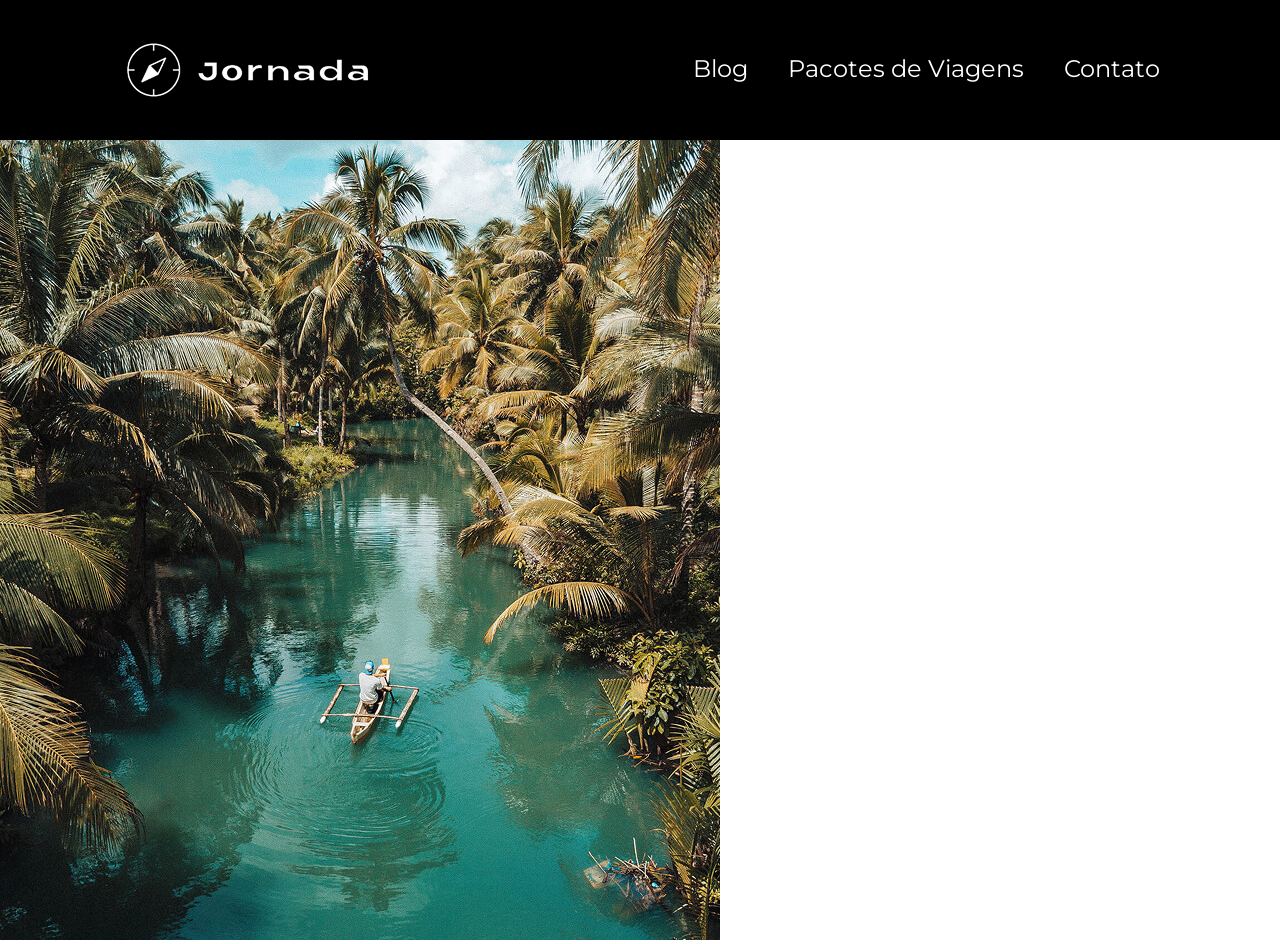
==== jornada-viagens/index.html @ 7f97c91e "Inicia estrutura do HERO" ====
<!doctype html>
<html lang="pt-BR">
  <head>
    <meta charset="UTF-8" />
    <meta name="viewport" content="width=device-width, initial-scale=1.0" />
    <link rel="stylesheet" href="CSS/style.css" />
    <title>Jornada Viagens</title>
  </head>
  <body>
    <header>
      <a class="logo" href="index.html">
        <title>Voltar para a página inicial</title>
        <img
          class="img-mobile"
          src="img/bussola-branca.png"
          alt="Logo do site Jornada Viagens na cor branca"
        />
        <img
          class="img-desktop"
          src="img/bussola-texto-jornada-branca.png"
          alt="Logo do site Jornada Viagens na cor branca"
        />
      </a>
      <div class="navigation-menu">
        <label for="menu">
          <img src="img/menu.png" alt="Menu" />
        </label>
        <input type="checkbox" name="" id="menu" hidden />
        <nav>
          <ul class="list-link">
            <li>
              <a href="blog.html" target="_blank" title="Acessar Blog">Blog</a>
            </li>
            <li>
              <a
                href="pacotes.html"
                target="_blank"
                title="Acessar Pacotes de Viagens"
                >Pacotes de Viagens</a
              >
            </li>
            <li>
              <a href="contato.html" target="_blank" title="Acessar Contato"
                >Contato</a
              >
            </li>
          </ul>
        </nav>
      </div>
    </header>
    <section class="hero">
      <img src="img/hero-mobile.jpg" alt="">
    </section>
  </body>
</html>
---- jornada-viagens/CSS/style.css ----
@import url(global.css);
@import url(header.css);
@import url(hero.css);
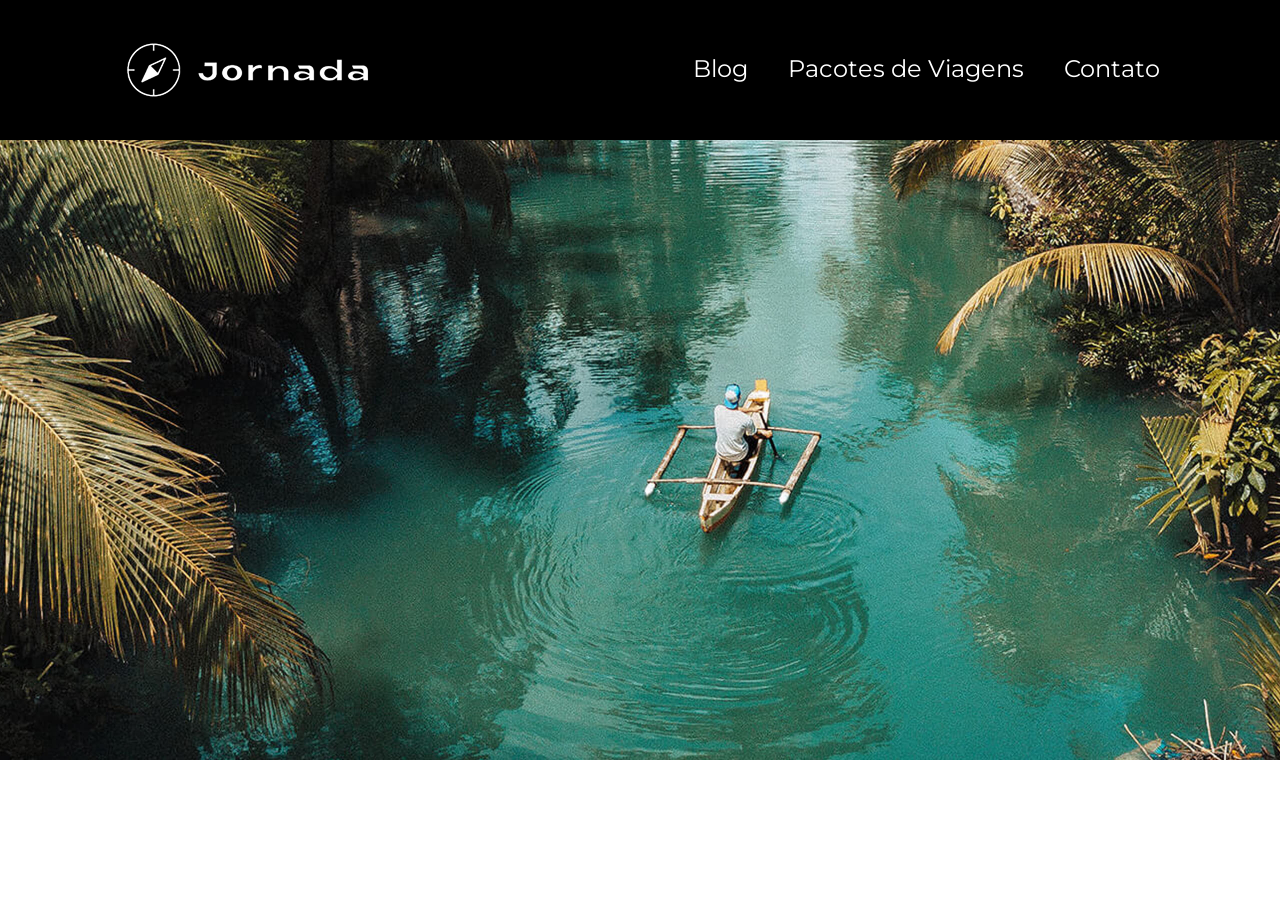
==== commit 4d45e24a: "Adiciona HERO tablet e desktop" ====
--- a/jornada-viagens/index.html
+++ b/jornada-viagens/index.html
@@ -49,7 +49,7 @@
       </div>
     </header>
     <section class="hero">
-      <img src="img/hero-mobile.jpg" alt="">
+      <div class="hero-img"></div>
     </section>
   </body>
 </html>
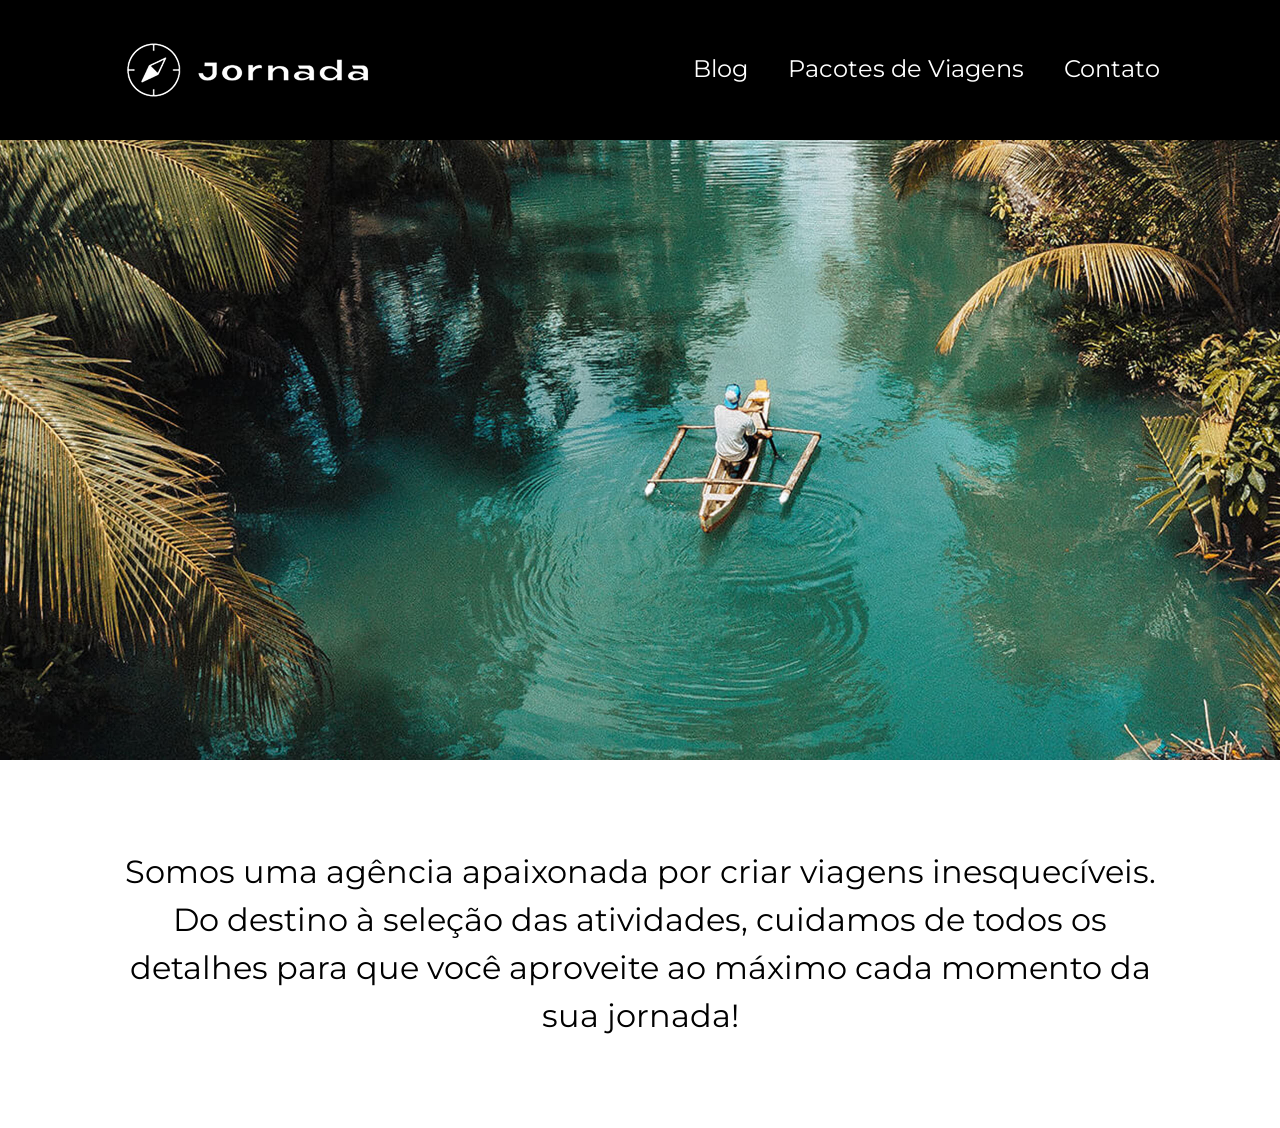
==== commit f2d51b29: "Merge pull request #4 from Artur-Afonso/feat/hero Feat/hero" ====
--- a/jornada-viagens/index.html
+++ b/jornada-viagens/index.html
@@ -50,6 +50,7 @@
     </header>
     <section class="hero">
       <div class="hero-img"></div>
+      <h2>Somos uma agência apaixonada por criar viagens inesquecíveis. Do destino à seleção das atividades, cuidamos de todos os detalhes para que você aproveite ao máximo cada momento da sua jornada!</h2>
     </section>
   </body>
 </html>
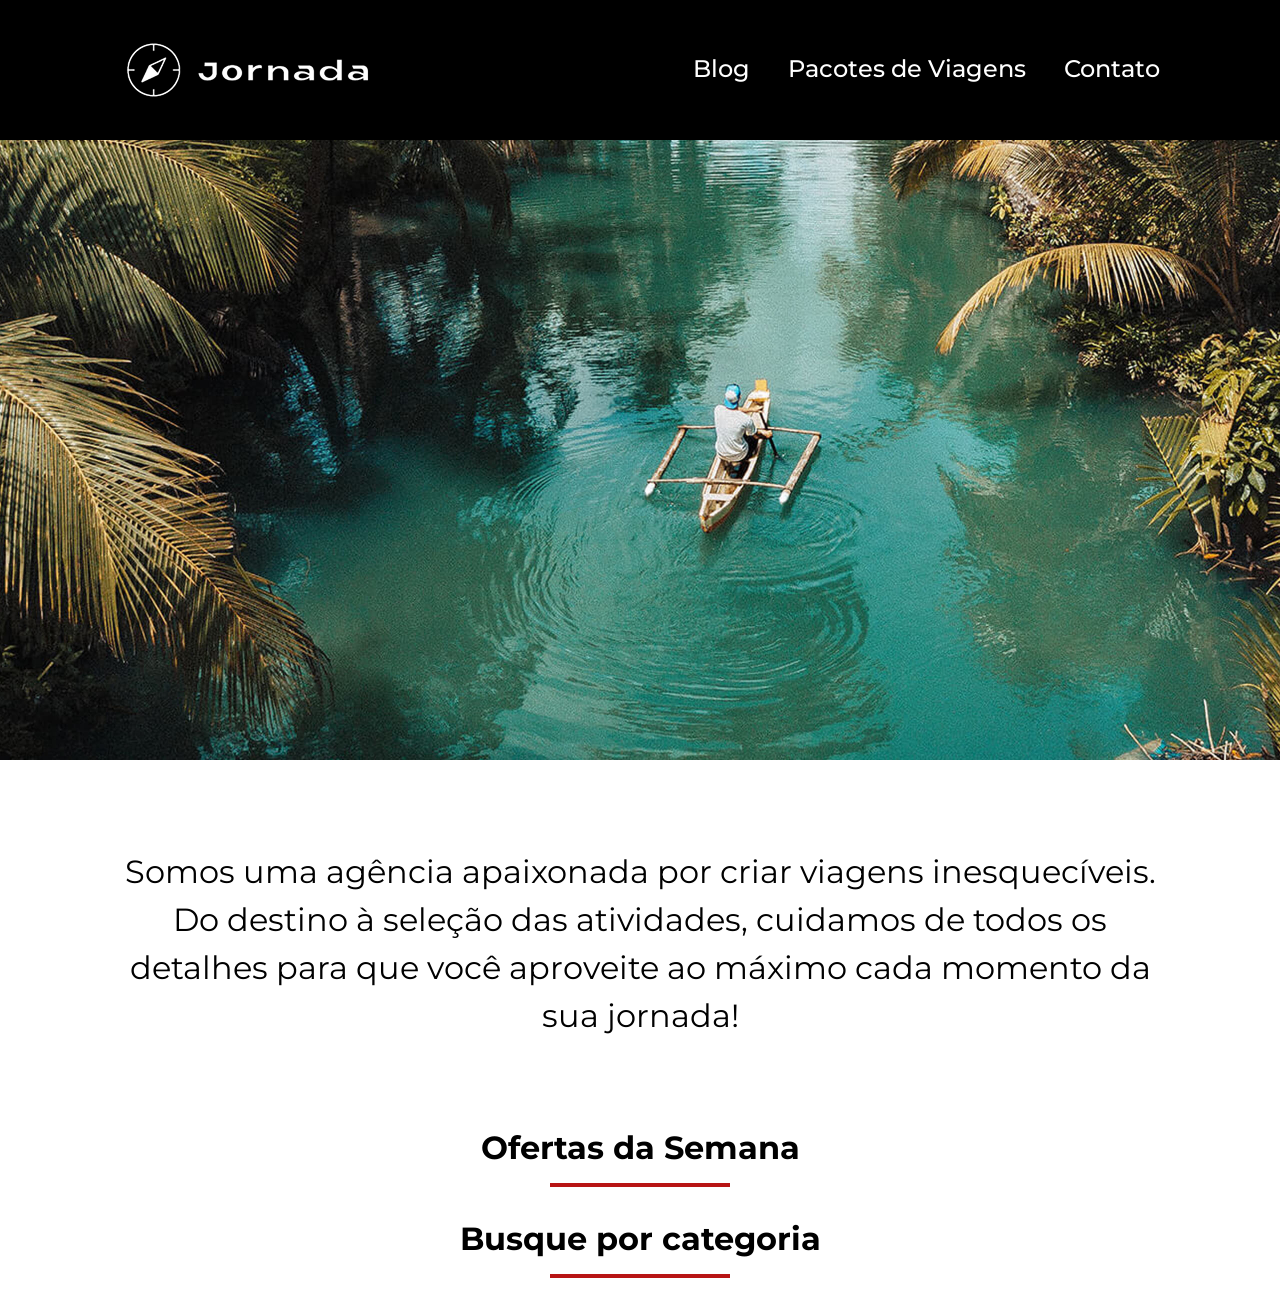
==== commit deed28b1: "Adiciona titulo componentizado" ====
--- a/jornada-viagens/index.html
+++ b/jornada-viagens/index.html
@@ -50,7 +50,23 @@
     </header>
     <section class="hero">
       <div class="hero-img"></div>
-      <h2>Somos uma agência apaixonada por criar viagens inesquecíveis. Do destino à seleção das atividades, cuidamos de todos os detalhes para que você aproveite ao máximo cada momento da sua jornada!</h2>
+      <h2>
+        Somos uma agência apaixonada por criar viagens inesquecíveis. Do destino
+        à seleção das atividades, cuidamos de todos os detalhes para que você
+        aproveite ao máximo cada momento da sua jornada!
+      </h2>
+    </section>
+    <section class="offers">
+      <div class="section-title">
+        <h2>Ofertas da Semana</h2>
+        <hr />
+      </div>
+    </section>
+    <section class="categories">
+      <div class="section-title">
+        <h2>Busque por categoria</h2>
+        <hr />
+      </div>
     </section>
   </body>
 </html>
--- a/jornada-viagens/CSS/style.css
+++ b/jornada-viagens/CSS/style.css
@@ -1,3 +1,4 @@
 @import url(global.css);
 @import url(header.css);
-@import url(hero.css);+@import url(hero.css);
+@import url(offers.css);
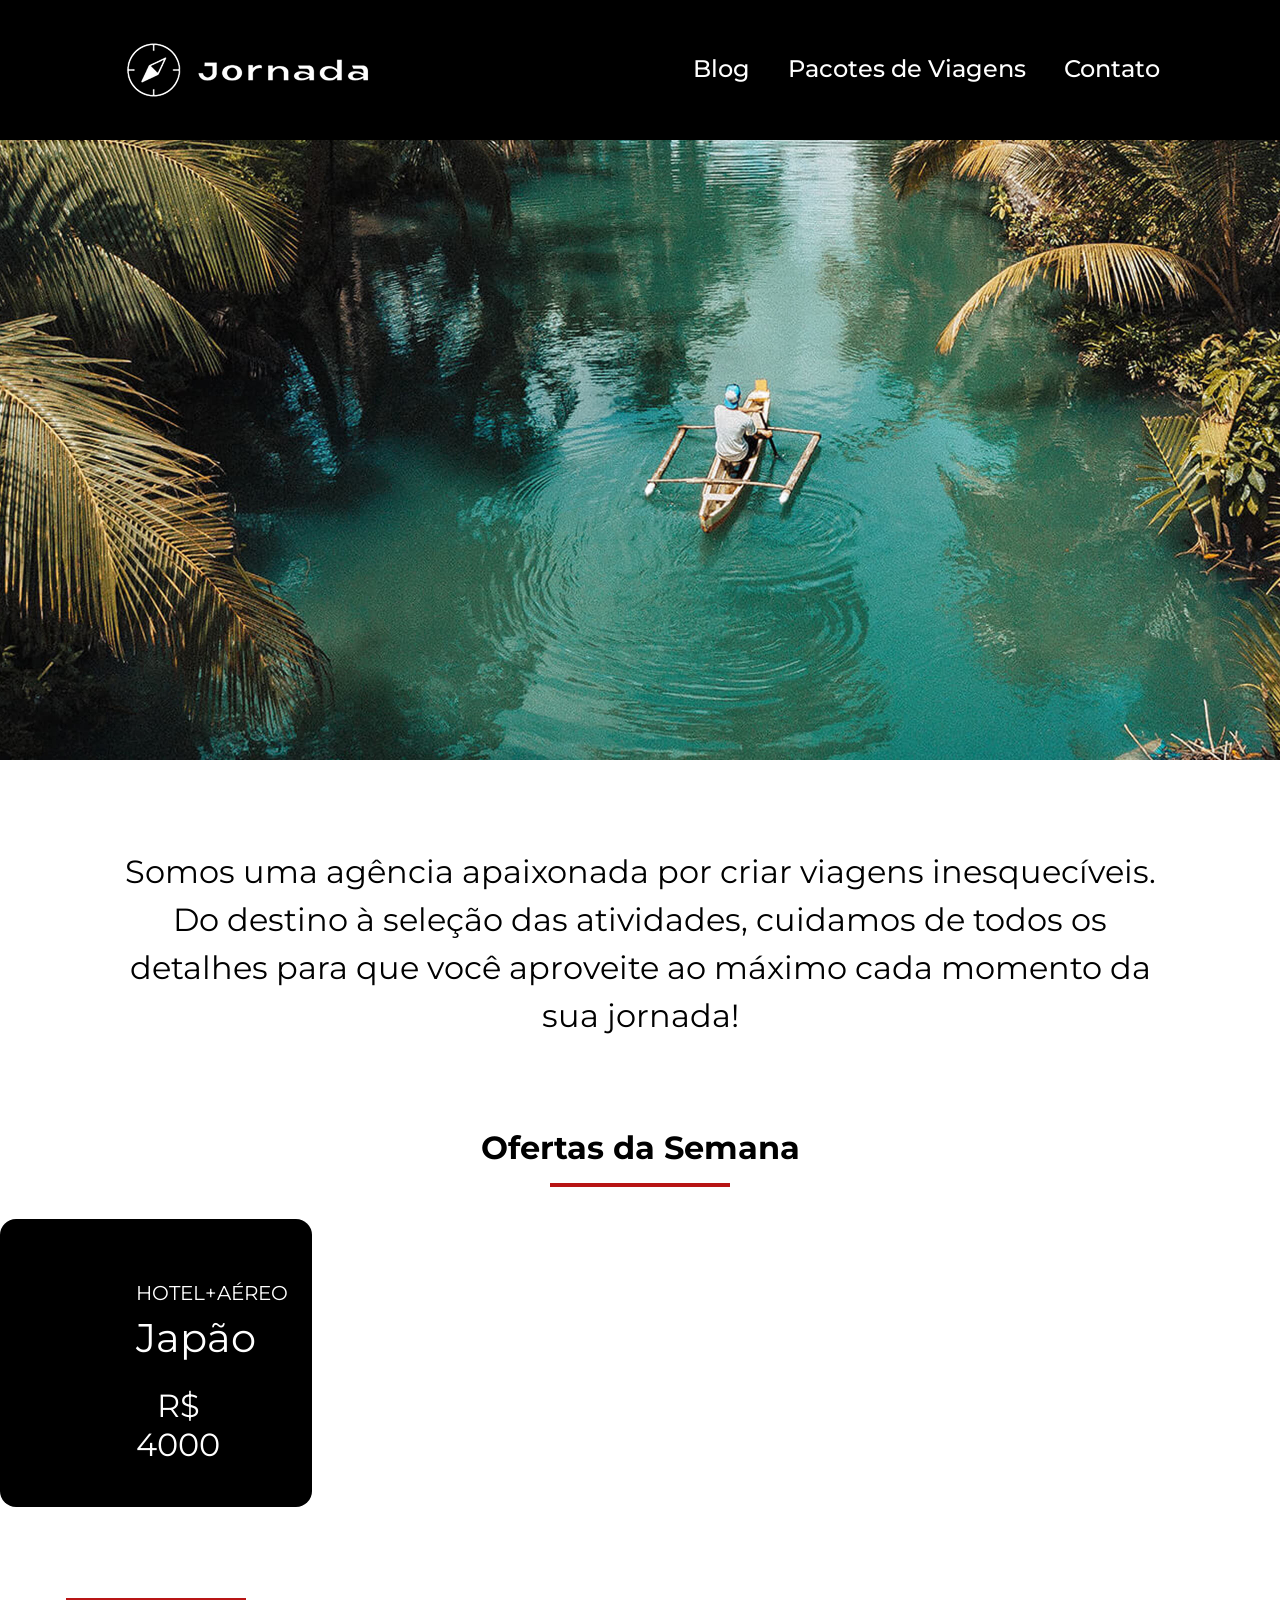
==== commit 865e153f: "Cria estrutura do card de ofertas" ====
--- a/jornada-viagens/index.html
+++ b/jornada-viagens/index.html
@@ -61,11 +61,26 @@
         <h2>Ofertas da Semana</h2>
         <hr />
       </div>
-    </section>
-    <section class="categories">
-      <div class="section-title">
-        <h2>Busque por categoria</h2>
-        <hr />
+      <div class="offers-cards">
+        <article class="card">
+          <header>
+            <p>HOTEL+AÉREO</p>
+            <h3>
+              Japão <br />
+              <span>R$ 4000</span>
+            </h3>
+          </header>
+          <footer>
+            <a href="#" class="button"></a>
+          </footer>
+
+          <section class="categories">
+            <div class="section-title">
+              <h2>Busque por categoria</h2>
+              <hr />
+            </div>
+          </section>
+        </article>
       </div>
     </section>
   </body>
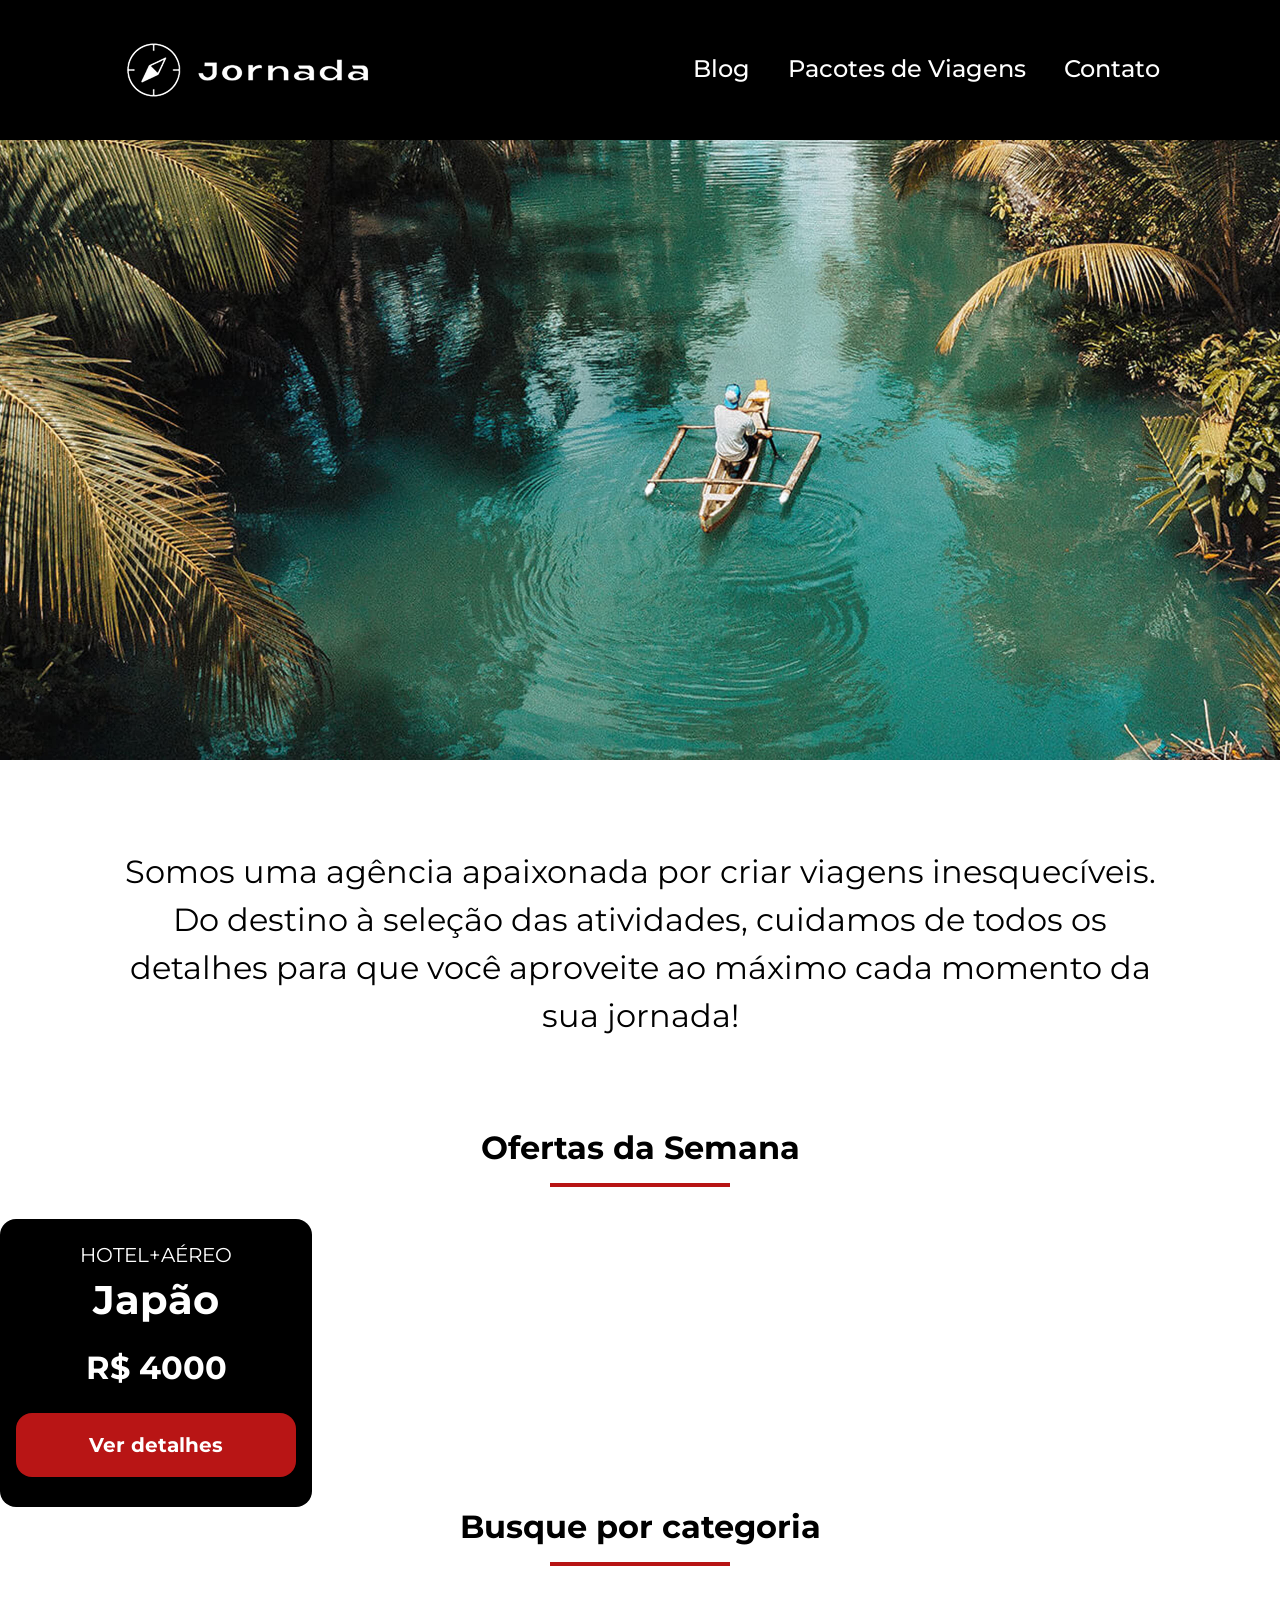
==== commit 7d4f827c: "Finaliza estilo dos botoes" ====
--- a/jornada-viagens/index.html
+++ b/jornada-viagens/index.html
@@ -71,16 +71,16 @@
             </h3>
           </header>
           <footer>
-            <a href="#" class="button"></a>
+            <a href="#" class="button">Ver detalhes</a>
           </footer>
+        </article>
 
-          <section class="categories">
-            <div class="section-title">
-              <h2>Busque por categoria</h2>
-              <hr />
-            </div>
-          </section>
-        </article>
+        <section class="categories">
+          <div class="section-title">
+            <h2>Busque por categoria</h2>
+            <hr />
+          </div>
+        </section>
       </div>
     </section>
   </body>
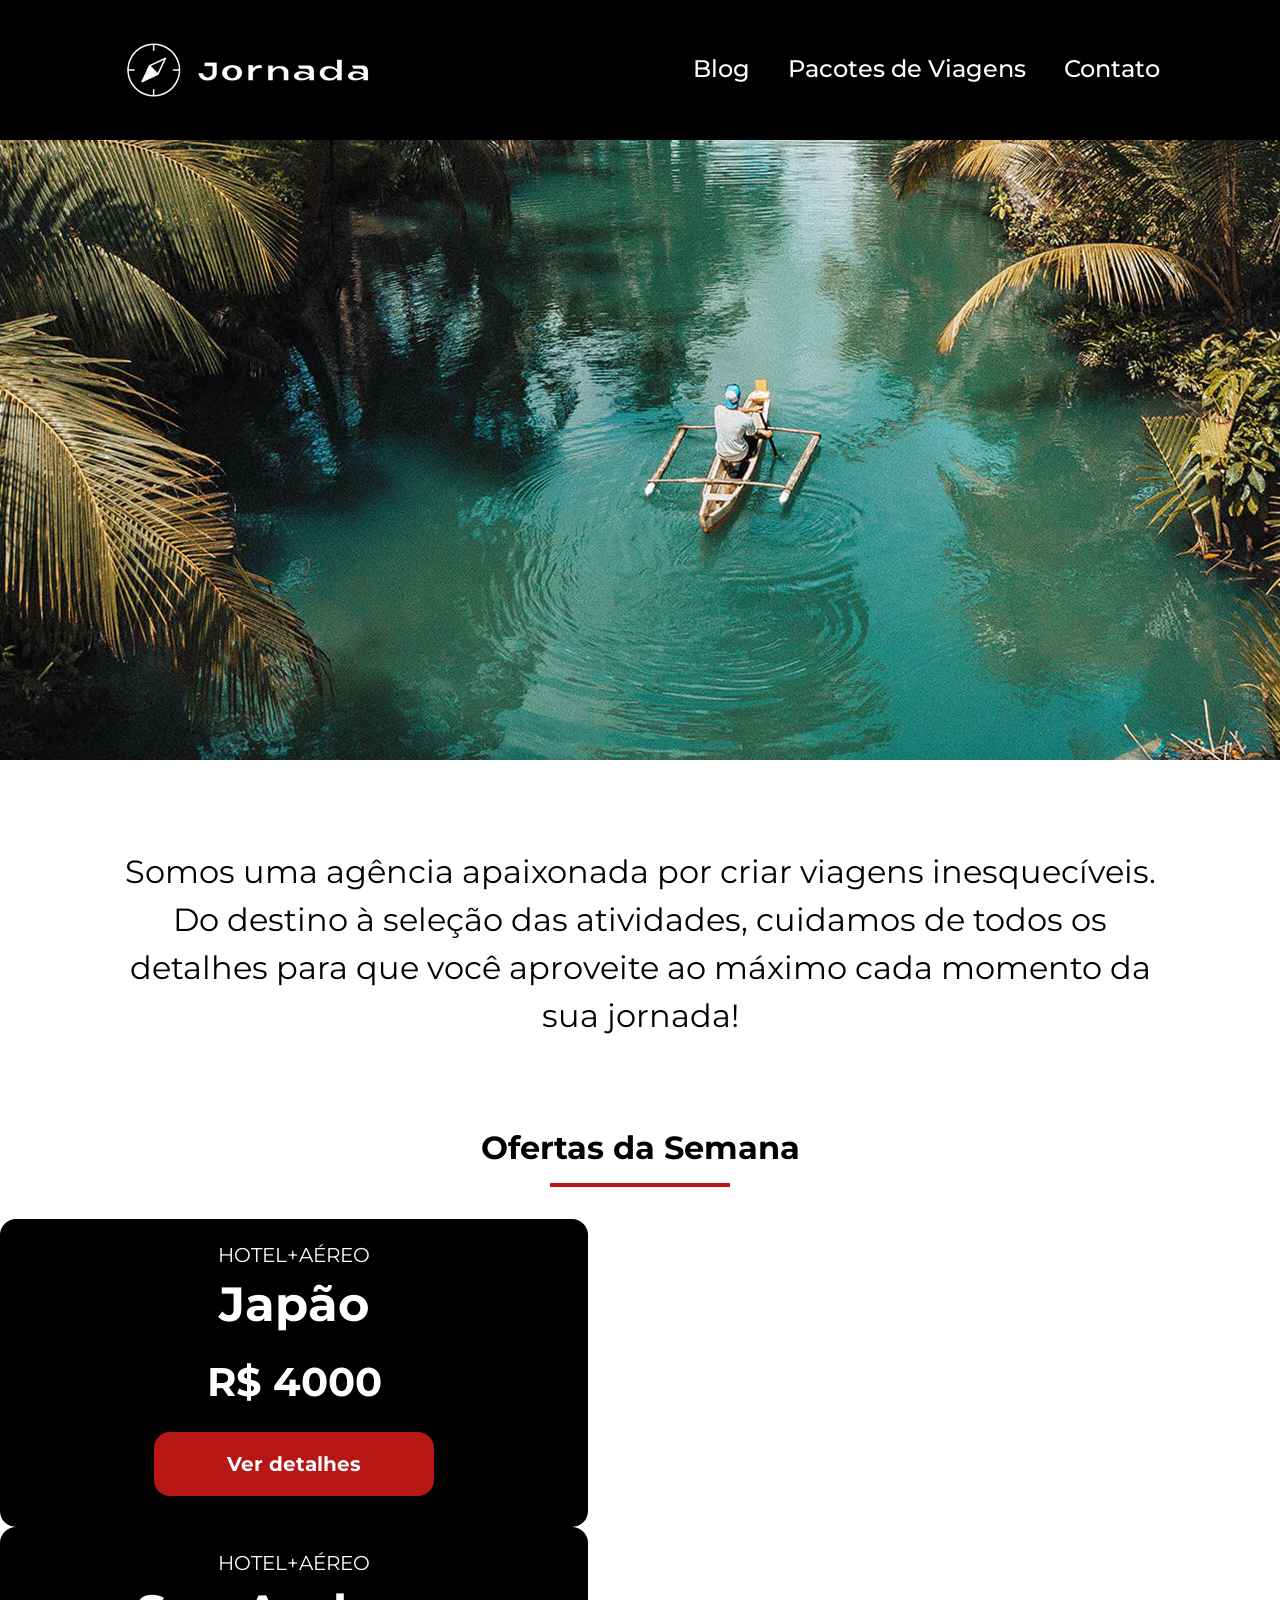
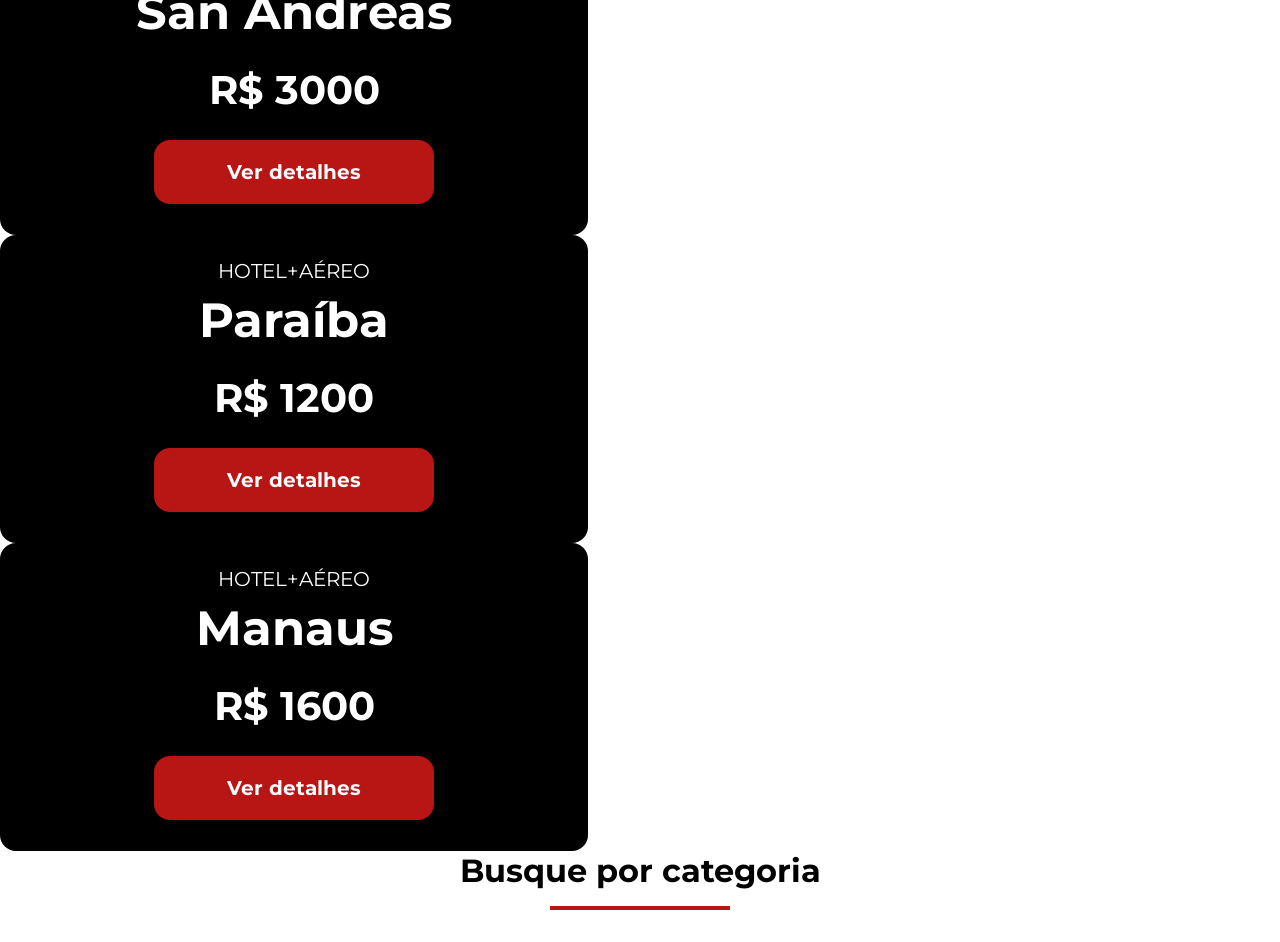
==== commit 12d0e15f: "Adiciona outros cards de viagem" ====
--- a/jornada-viagens/index.html
+++ b/jornada-viagens/index.html
@@ -75,6 +75,45 @@
           </footer>
         </article>
 
+        <article class="card">
+          <header>
+            <p>HOTEL+AÉREO</p>
+            <h3>
+              San Andreas <br />
+              <span>R$ 3000</span>
+            </h3>
+          </header>
+          <footer>
+            <a href="#" class="button">Ver detalhes</a>
+          </footer>
+        </article>
+
+        <article class="card">
+          <header>
+            <p>HOTEL+AÉREO</p>
+            <h3>
+              Paraíba <br />
+              <span>R$ 1200</span>
+            </h3>
+          </header>
+          <footer>
+            <a href="#" class="button">Ver detalhes</a>
+          </footer>
+        </article>
+
+        <article class="card">
+          <header>
+            <p>HOTEL+AÉREO</p>
+            <h3>
+              Manaus <br />
+              <span>R$ 1600</span>
+            </h3>
+          </header>
+          <footer>
+            <a href="#" class="button">Ver detalhes</a>
+          </footer>
+        </article>
+
         <section class="categories">
           <div class="section-title">
             <h2>Busque por categoria</h2>
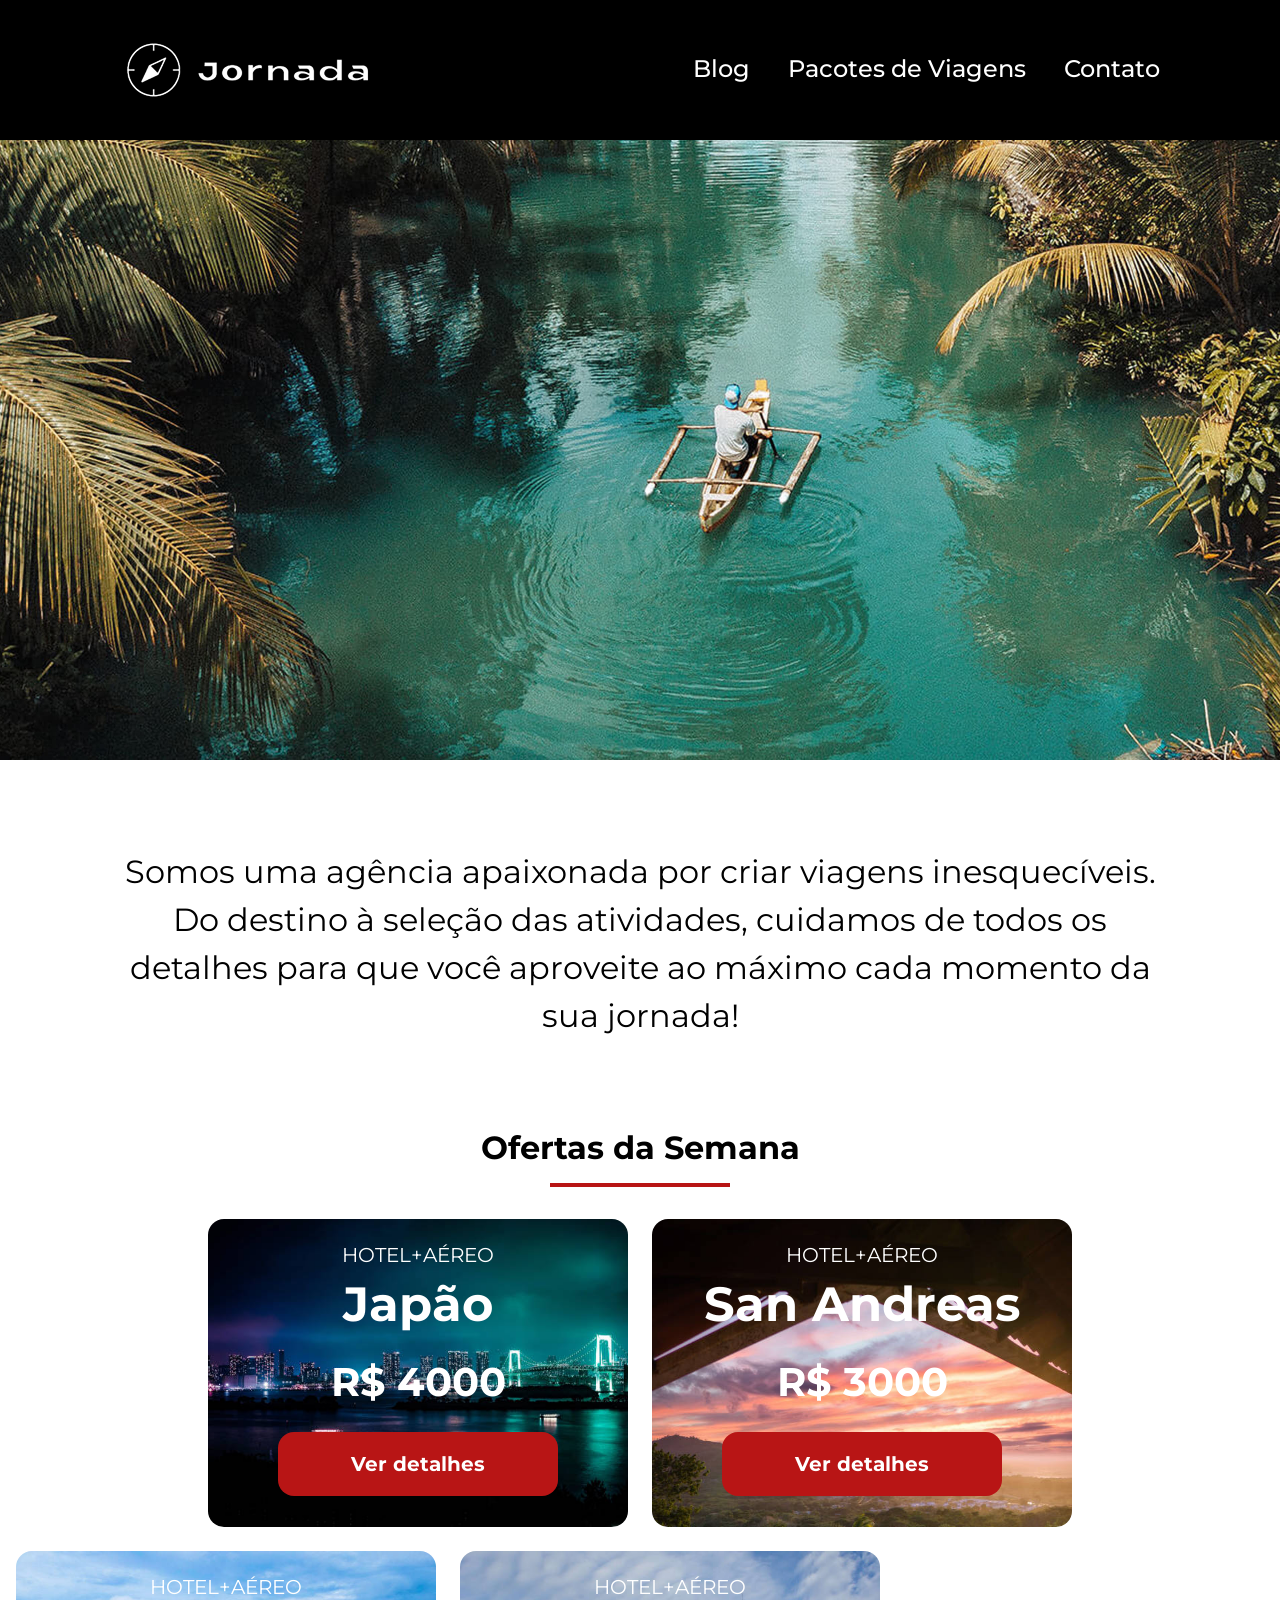
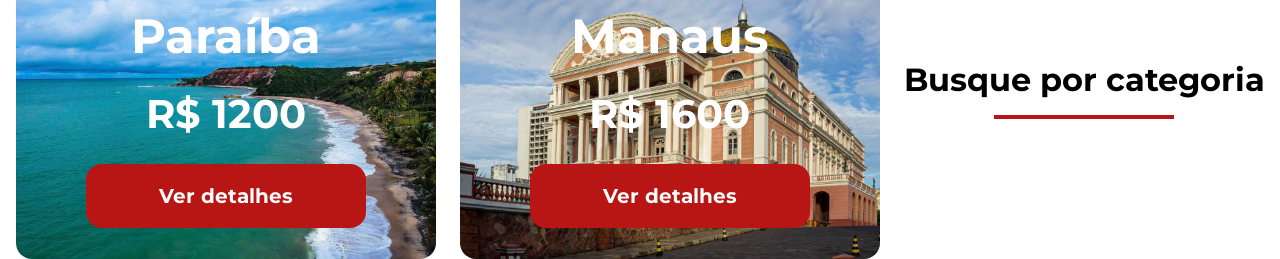
==== commit b4f55b08: "Finaliza sessao de ofertas" ====
--- a/jornada-viagens/index.html
+++ b/jornada-viagens/index.html
@@ -62,7 +62,7 @@
         <hr />
       </div>
       <div class="offers-cards">
-        <article class="card">
+        <article class="card japao">
           <header>
             <p>HOTEL+AÉREO</p>
             <h3>
@@ -75,7 +75,7 @@
           </footer>
         </article>
 
-        <article class="card">
+        <article class="card san-andreas">
           <header>
             <p>HOTEL+AÉREO</p>
             <h3>
@@ -88,7 +88,7 @@
           </footer>
         </article>
 
-        <article class="card">
+        <article class="card paraiba">
           <header>
             <p>HOTEL+AÉREO</p>
             <h3>
@@ -101,7 +101,7 @@
           </footer>
         </article>
 
-        <article class="card">
+        <article class="card manaus">
           <header>
             <p>HOTEL+AÉREO</p>
             <h3>
